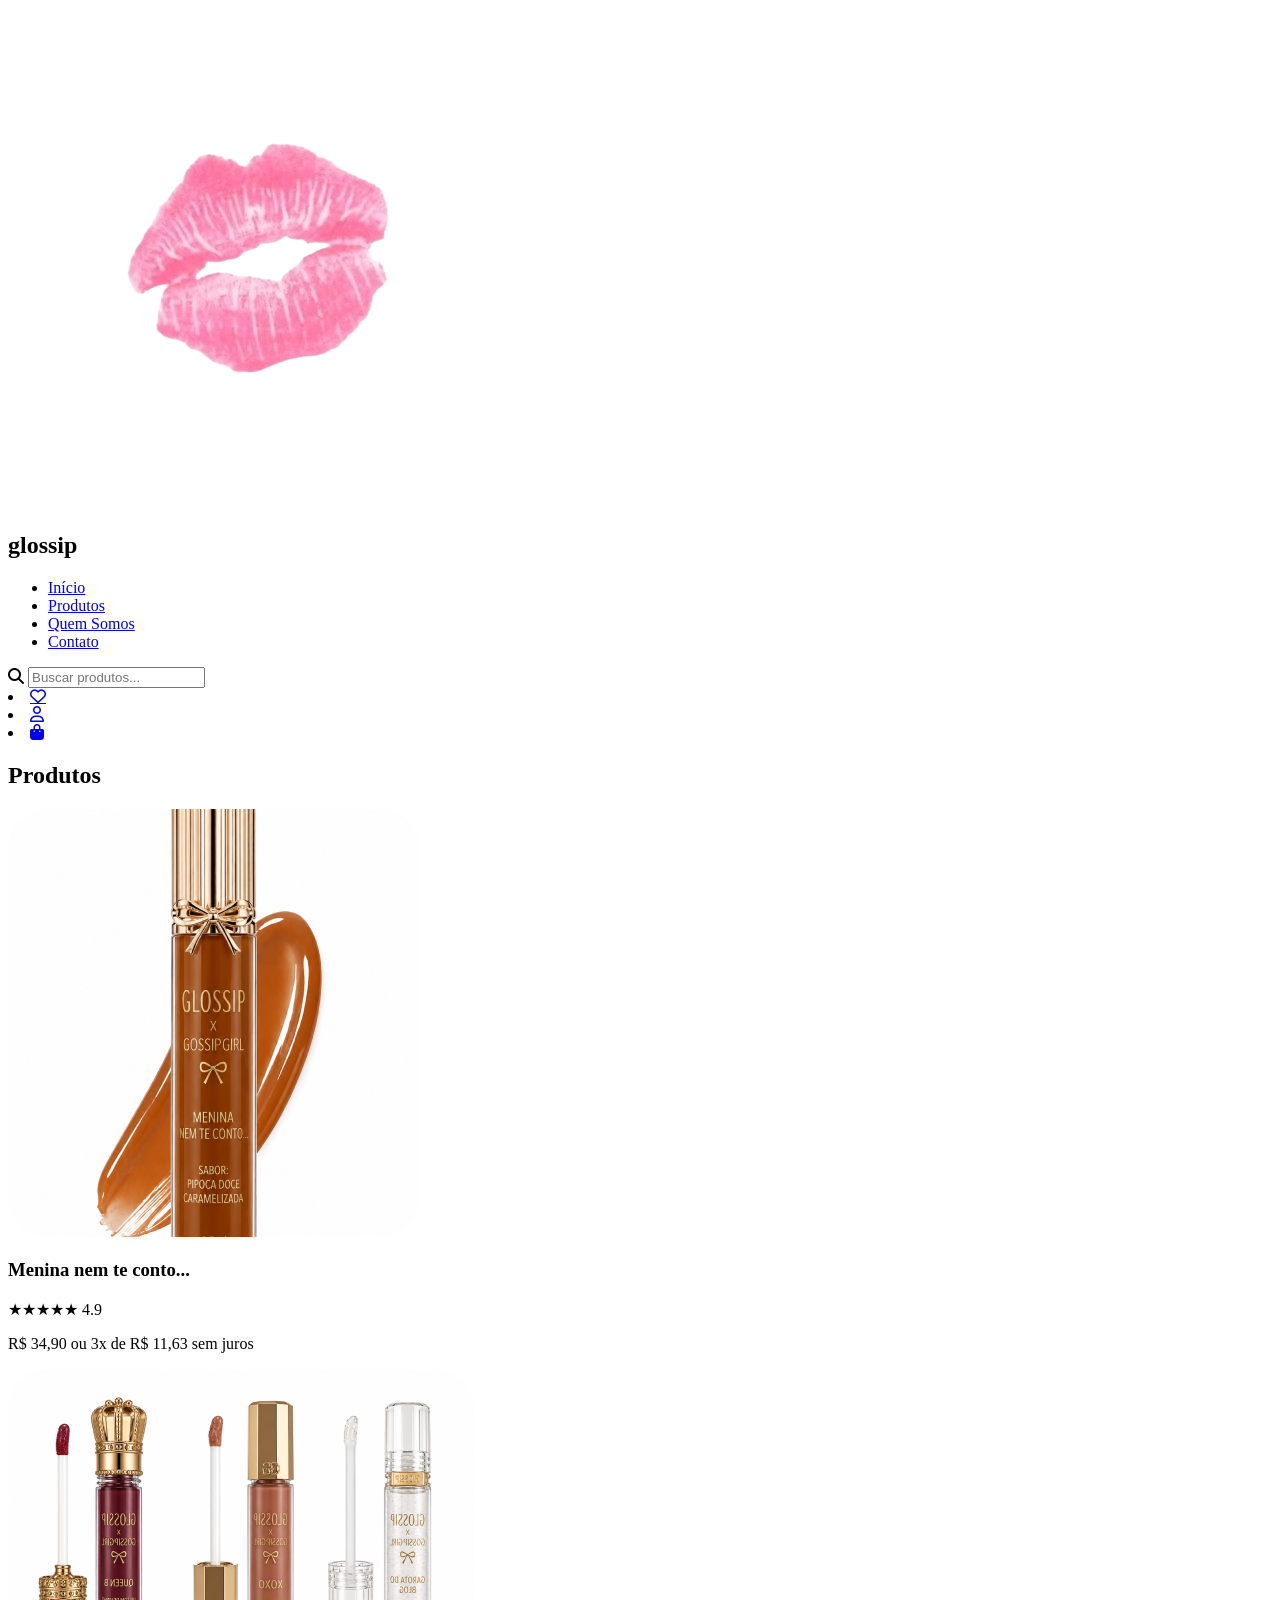
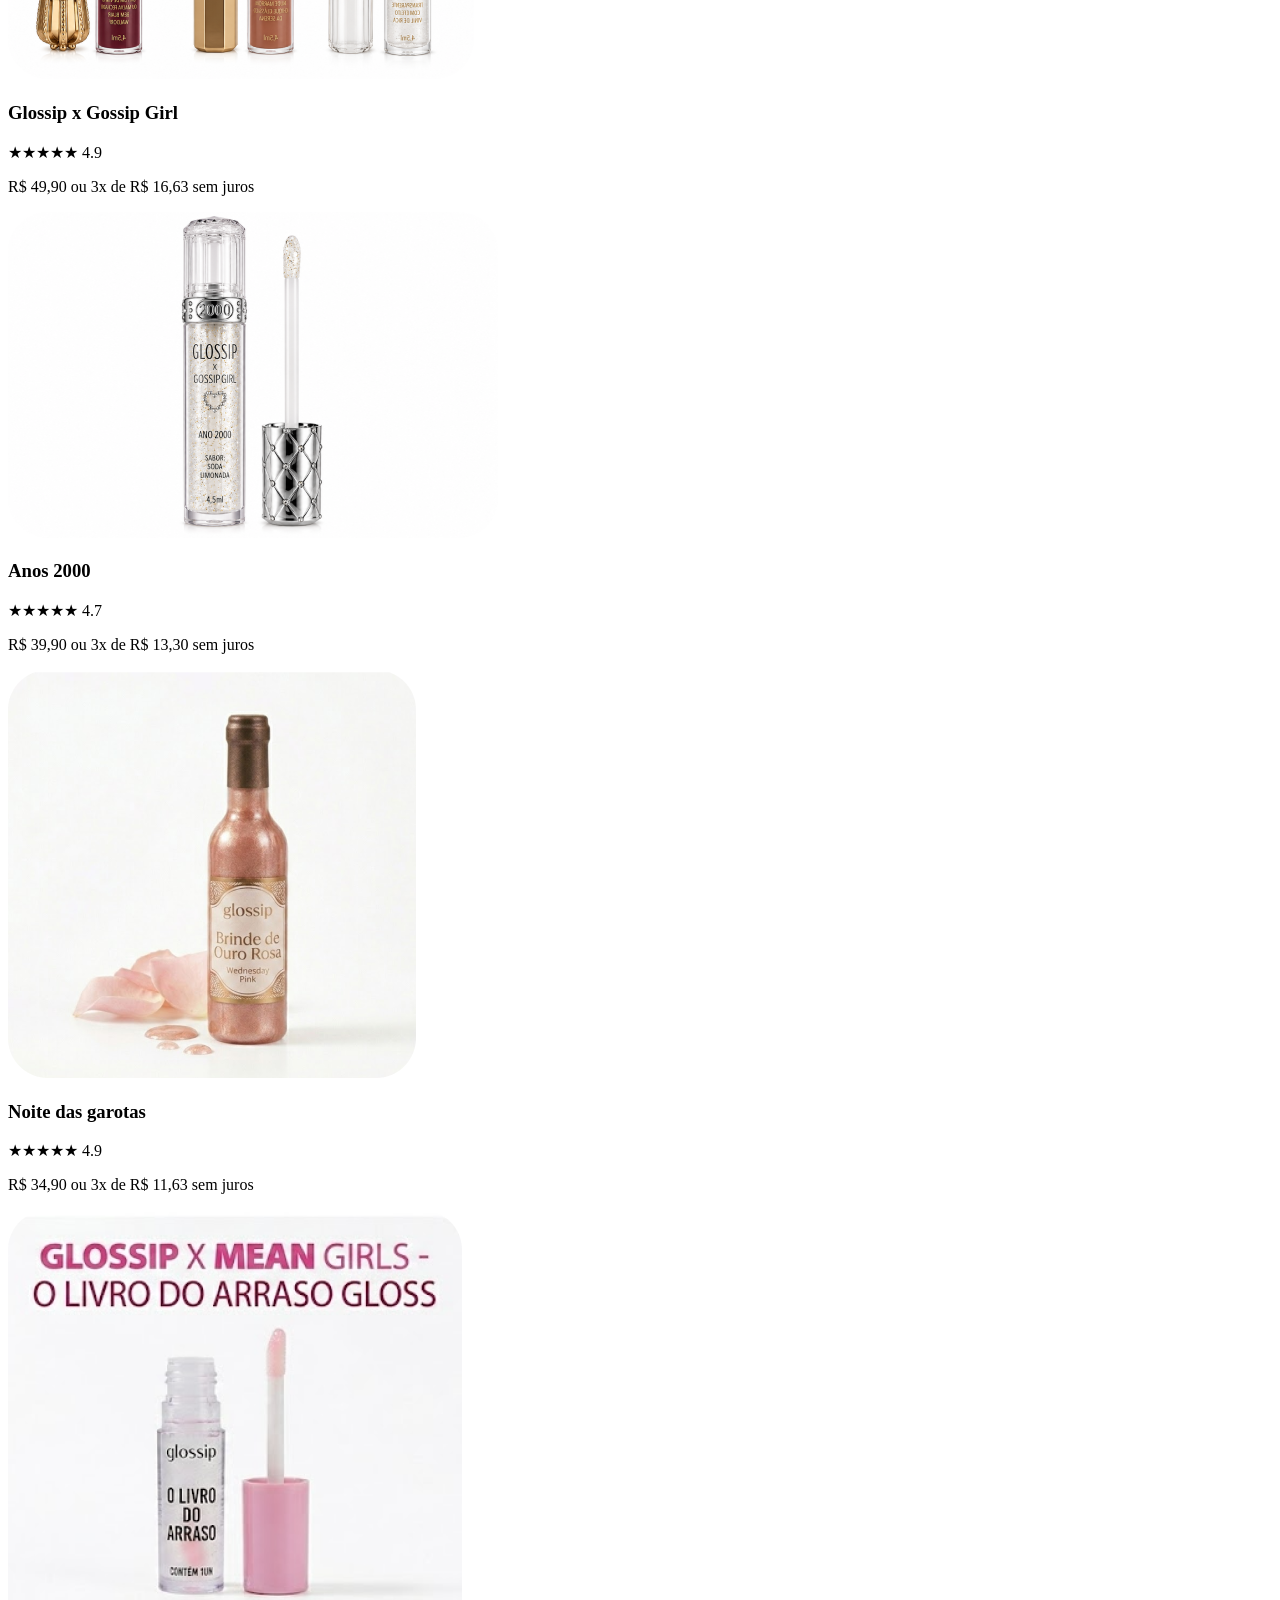
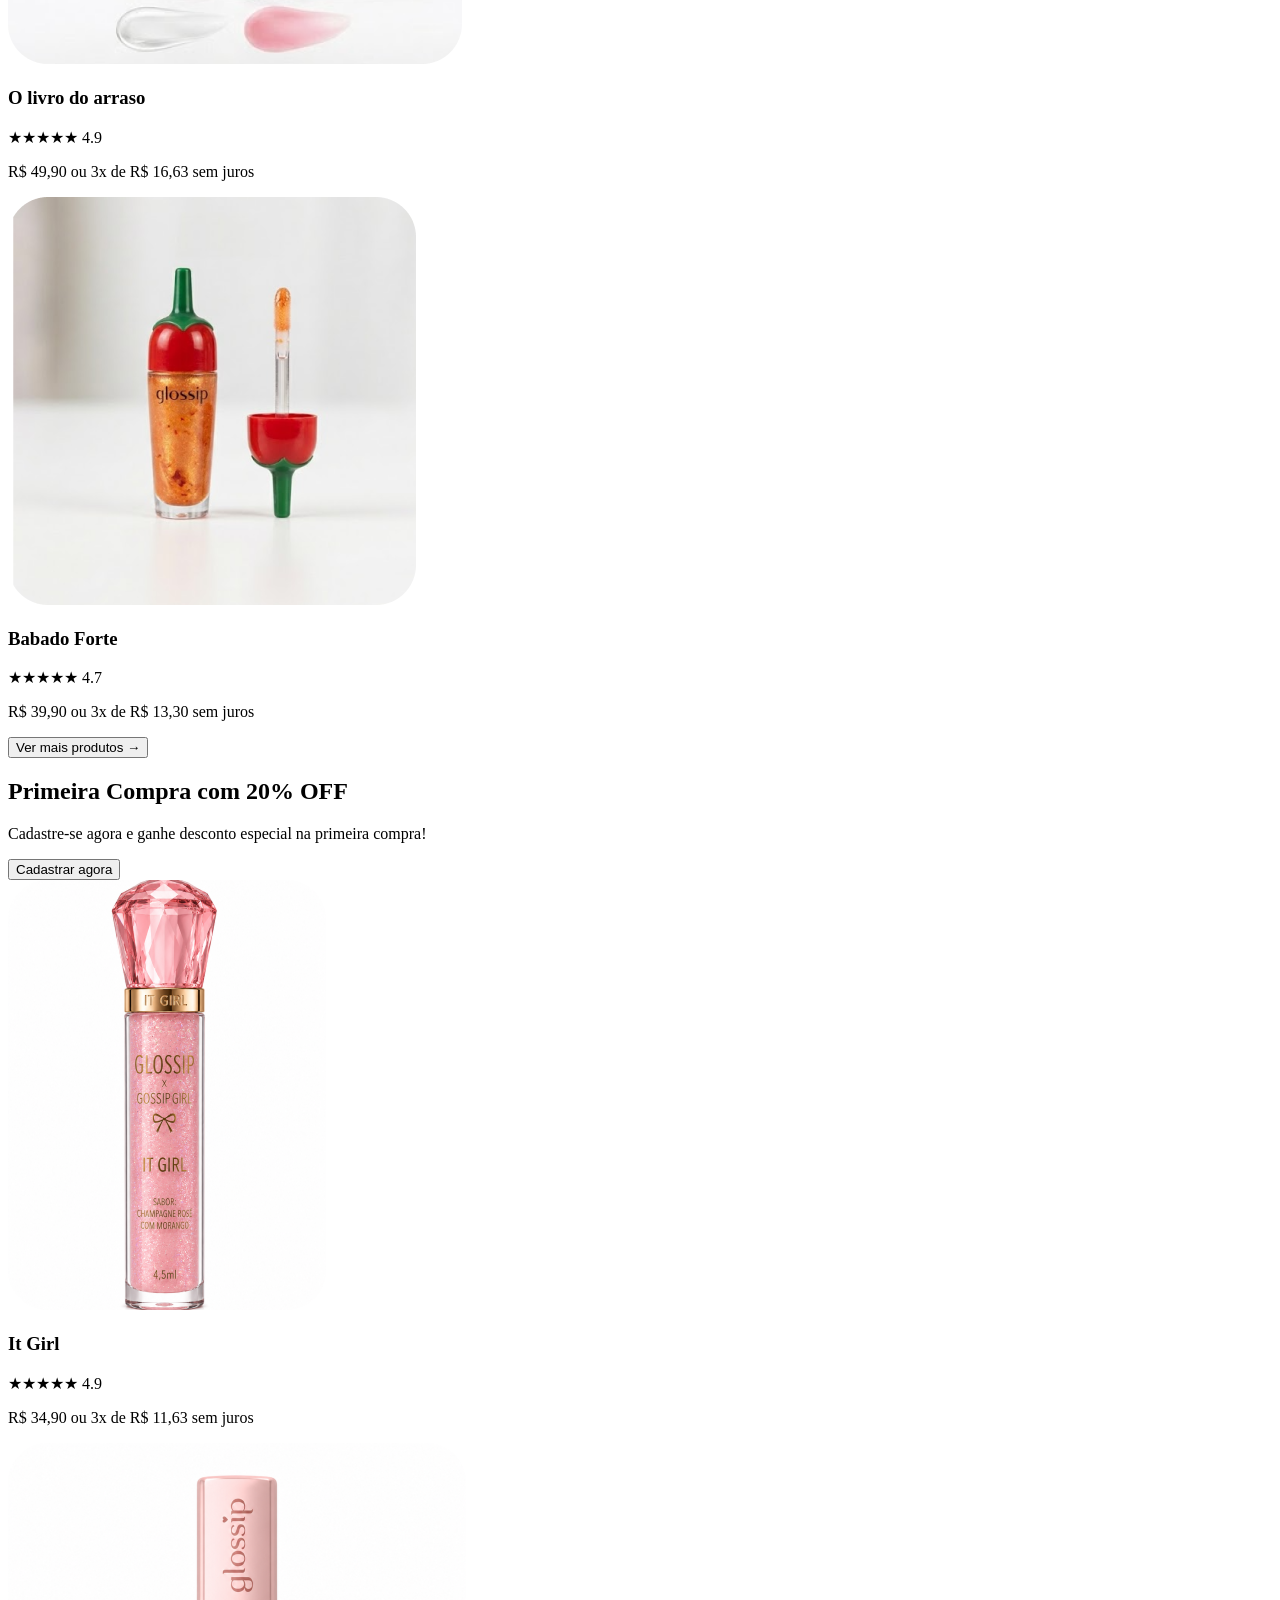
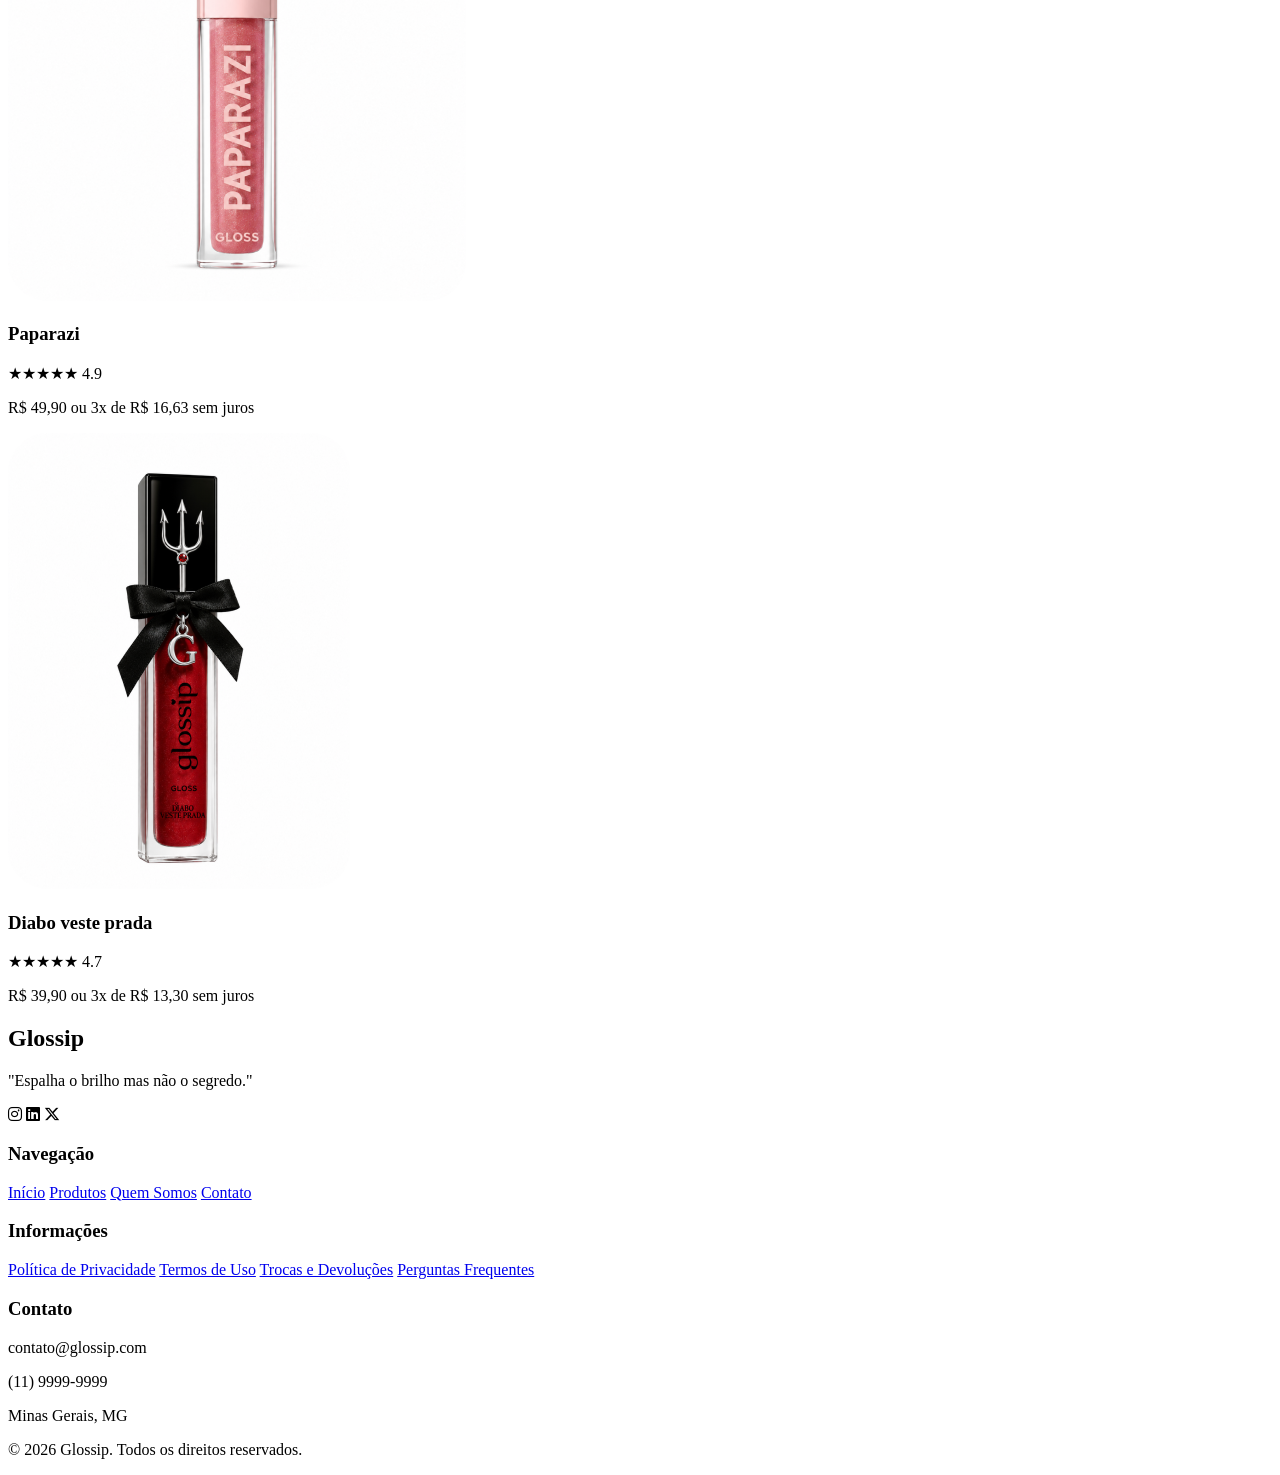
==== pag2.html @ 26adc7b1 "Add files via upload" ====
<!DOCTYPE html>
<html lang="pt-br">
<head>
    <meta charset="UTF-8">
    <meta name="viewport" content="width=device-width, initial-scale=1.0">
    <title>Glossip</title>

    
    <link href="https://fonts.googleapis.com/css2?family=Outfit:wght@300;400;500;600;700;800&display=swap" rel="stylesheet">

    
    <link rel="stylesheet"
    href="https://cdnjs.cloudflare.com/ajax/libs/font-awesome/6.5.1/css/all.min.css">

    <link rel="stylesheet" href="style (3).css">
</head>
<body>

   

    <header>

        <nav id="cabecalho">

            

            <div class="logo">

                <img id="imagemum" src="download__2_-removebg-preview (1).png" alt="logo">

                <h1 id="glossip">
    gloss<span>ip</span>
</h1>

            </div>

           

            <ul class="menu">

                <li><a href="index (2).html">Início</a></li>
                <li><a class="ativo" href="pag2.html">Produtos</a></li>
                <li><a href="pag3.html">Quem Somos</a></li>
                <li><a href="pag4.html">Contato</a></li>

            </ul>

            

            <div class="lado-direito">

               

                <div class="buscar">

                    <i class="fa-solid fa-magnifying-glass"></i>

                    <input type="text" placeholder="Buscar produtos...">

                </div>

               

                <div class="icones">
                    <li><a class="fa-regular fa-heart" href="pag6.html"></a></li>
                    <li><a class="fa-regular fa-user" href="pag5.html"></a></li>
                    <li><a class="fa-solid fa-bag-shopping" href="pag7.html"></a></li>

                </div>

            </div>

        </nav>

    </header>

    

<section class="produtos">

    <h2>Produtos</h2>

    <div class="produtos-container">

        <div class="produto">
            <img src="menina.png" alt="produto 1">
            <h3>Menina nem te conto...</h3>
            <p>★★★★★ 4.9</p>
            <p>          R$ 34,90 
                ou 3x de R$ 11,63 sem juros</p>
        </div>

        <div class="produto">
            <img src="glossipgirl.png" alt="produto 2">
            <h3>Glossip x Gossip Girl</h3>
            <p>★★★★★ 4.9</p>
            <p>              R$ 49,90 
                    ou 3x de R$ 16,63 sem juros </p>
        </div>

        <div class="produto">
            <img src="anos2000.png" alt="produto 3">
            <h3>Anos 2000</h3>
            <p>★★★★★ 4.7</p>
            <p>          R$ 39,90 
                ou 3x de R$ 13,30 sem juros</p>
        </div>
        <div class="produto">
            <img src="vinho.png" alt="produto 1">
            <h3>Noite das garotas</h3>
            <p>★★★★★ 4.9</p>
            <p>          R$ 34,90 
                ou 3x de R$ 11,63 sem juros</p>
        </div>

        <div class="produto">
            <img src="gloss.png" alt="produto 2">
            <h3>O livro do arraso</h3>
            <p>★★★★★ 4.9</p>
            <p>              R$ 49,90 
                    ou 3x de R$ 16,63 sem juros </p>
        </div>

        <div class="produto">
            <img src="pimenta.png" alt="produto 3">
            <h3>Babado Forte</h3>
            <p>★★★★★ 4.7</p>
            <p>          R$ 39,90 
                ou 3x de R$ 13,30 sem juros</p>
        </div>

    </div>

    <button class="ver-mais">Ver mais produtos →</button>

    <section class="promocao">

    <div class="promocao-texto">
        <h2>Primeira Compra com 20% OFF</h2>
        <p>Cadastre-se agora e ganhe desconto especial na primeira compra!</p>
    </div>

    <button class="promocao-btn">
        Cadastrar agora
    </button>

</section>


<div class="produtos-container">

    <div class="produto">
        <img src="itgirl.png" alt="produto 1">
        <h3>It Girl</h3>
        <p>★★★★★ 4.9</p>
        <p>          R$ 34,90 
            ou 3x de R$ 11,63 sem juros</p>
    </div>

    <div class="produto">
        <img src="paparazzi.png" alt="produto 2">
        <h3>Paparazi</h3>
        <p>★★★★★ 4.9</p>
        <p>              R$ 49,90 
                ou 3x de R$ 16,63 sem juros </p>
    </div>

    <div class="produto">
        <img src="devil.png" alt="produto 3">
        <h3>Diabo veste prada</h3>
        <p>★★★★★ 4.7</p>
        <p>          R$ 39,90 
            ou 3x de R$ 13,30 sem juros</p>
    </div>
  

</div>
<footer class="footer">

    <div class="footer-container">

        <div class="footer-brand">
            <h2>Glossip</h2>
            <p>"Espalha o brilho mas não o segredo."</p>

            <div class="social">
                <i class="fa-brands fa-instagram"></i>
                <i class="fa-brands fa-linkedin"></i>
                <i class="fa-brands fa-x-twitter"></i>
            </div>
        </div>

        <div class="footer-col">
            <h3>Navegação</h3>
            <a href="#">Início</a>
            <a href="#">Produtos</a>
            <a href="#">Quem Somos</a>
            <a href="#">Contato</a>
        </div>

    
        <div class="footer-col">
            <h3>Informações</h3>
            <a href="#">Política de Privacidade</a>
            <a href="#">Termos de Uso</a>
            <a href="#">Trocas e Devoluções</a>
            <a href="#">Perguntas Frequentes</a>
        </div>

   
        <div class="footer-col">
            <h3>Contato</h3>
            <p>contato@glossip.com</p>
            <p>(11) 9999-9999</p>
            <p>Minas Gerais, MG</p>
        </div>

    </div>

    <div class="footer-bottom">
        <p>© 2026 Glossip. Todos os direitos reservados.</p>
    </div>

</footer>

</body>
</html>
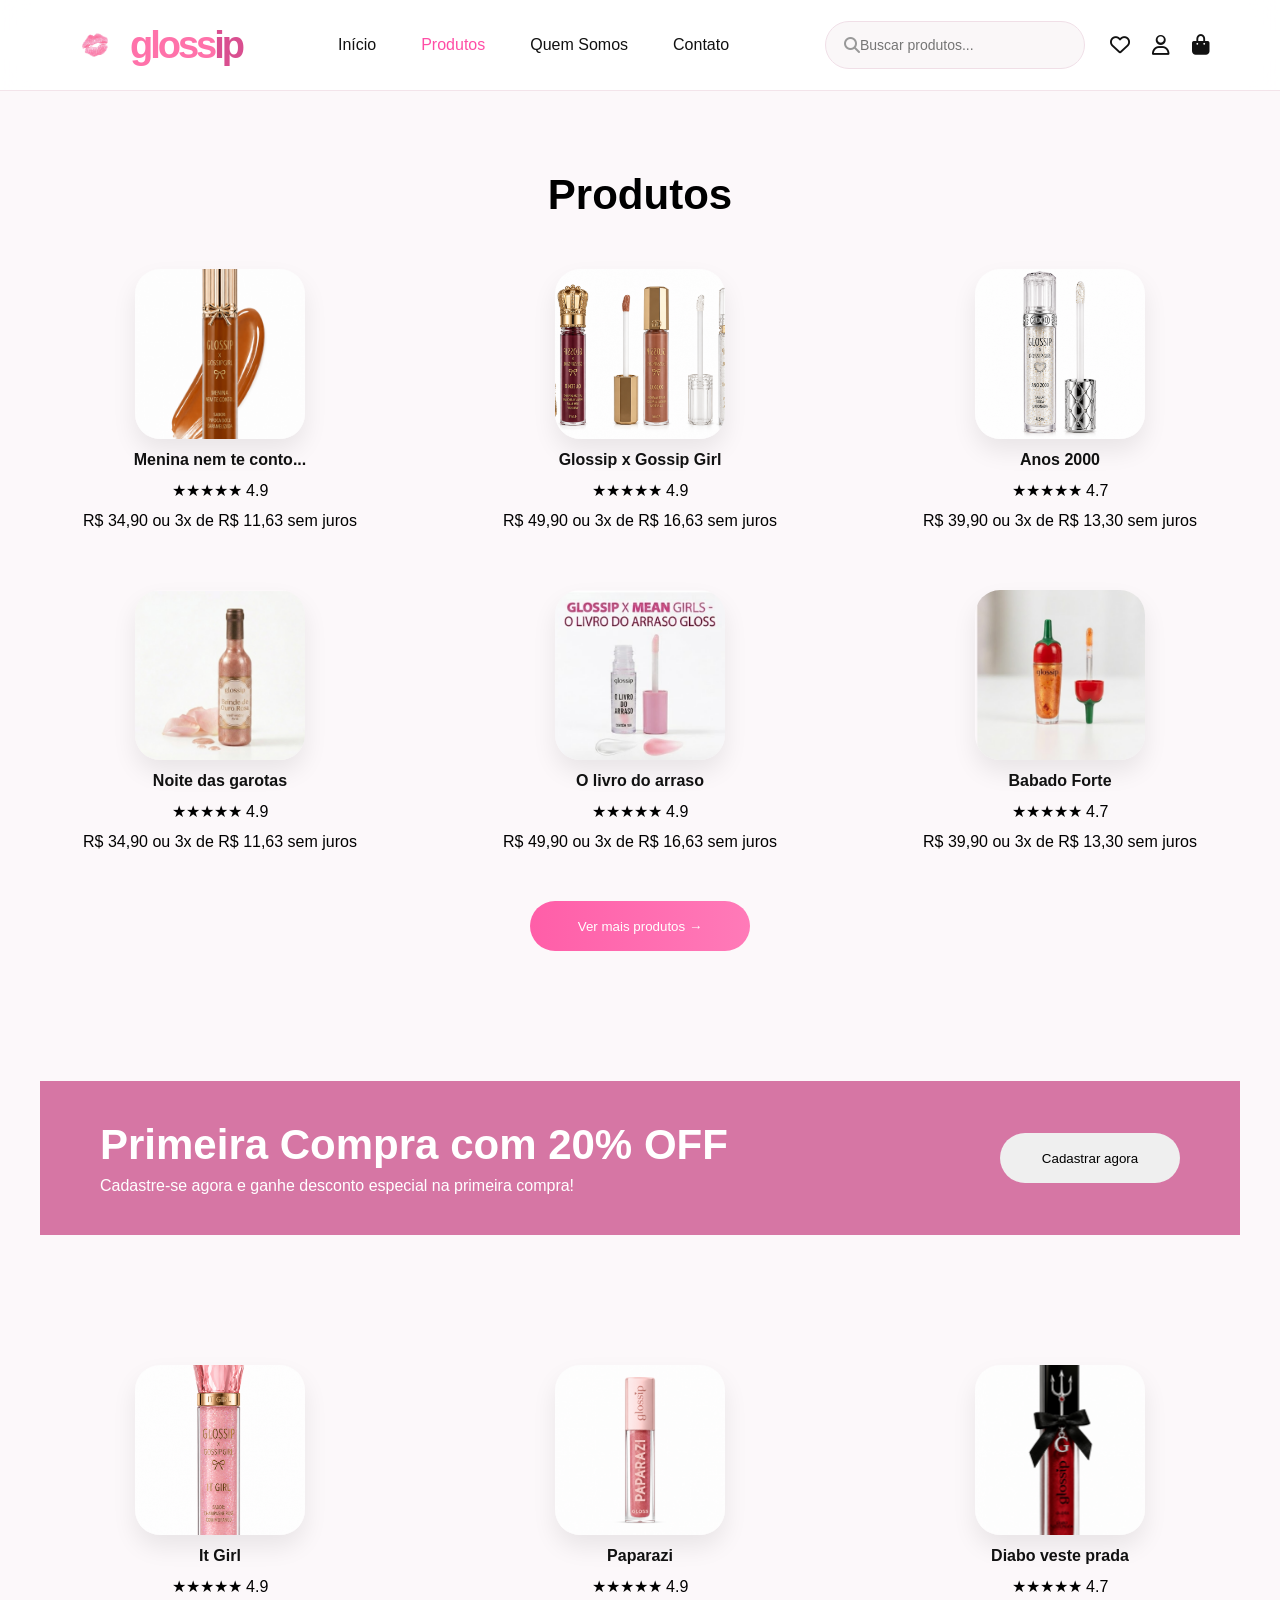
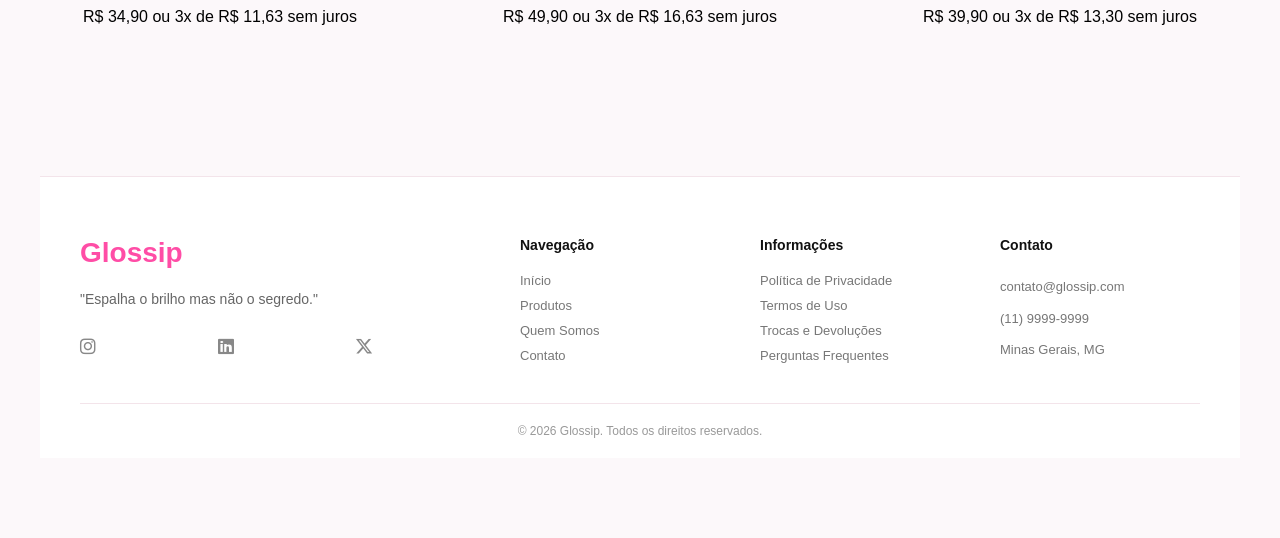
==== commit 23387186: "Update pag2.html" ====
--- a/pag2.html
+++ b/pag2.html
@@ -12,7 +12,7 @@
     <link rel="stylesheet"
     href="https://cdnjs.cloudflare.com/ajax/libs/font-awesome/6.5.1/css/all.min.css">
 
-    <link rel="stylesheet" href="style (3).css">
+    <link rel="stylesheet" href="style.css">
 </head>
 <body>
 
@@ -224,4 +224,4 @@
 </footer>
 
 </body>
-</html>+</html>
--- a/style.css
+++ b/style.css
@@ -0,0 +1,848 @@
+*{
+    margin: 0;
+    padding: 0;
+    box-sizing: border-box;
+}
+
+
+
+body{
+    background: #fcf8fa;
+    font-family: 'Outfit', sans-serif;
+    overflow-x: hidden;
+}
+
+
+
+header{
+    width: 100%;
+    position: sticky;
+    top: 0;
+    z-index: 999;
+    background: rgba(255,255,255,0.88);
+    backdrop-filter: blur(14px);
+    border-bottom: 1px solid #f3e4ea;
+}
+
+#cabecalho{
+    width: 100%;
+    height: 90px;
+
+    display: grid;
+    grid-template-columns: auto 1fr auto;
+    align-items: center;
+
+    padding: 0 70px;
+    gap: 40px;
+}
+
+
+.logo{
+    display: grid;
+    grid-auto-flow: column;
+    align-items: center;
+    gap: 10px;
+}
+
+#imagemum{
+    width: 50px;
+    height: 50px;
+    object-fit: contain;
+}
+
+#glossip{
+    font-size: 38px;
+    font-weight: 800;
+    color: #ff72aa;
+    letter-spacing: -3px;
+    text-transform: lowercase;
+}
+
+#glossip span{
+    color: #d94f90;
+}
+
+
+.menu{
+    display: grid;
+    grid-auto-flow: column;
+    justify-content: center;
+    gap: 45px;
+    list-style: none;
+}
+
+.menu a{
+    text-decoration: none;
+    color: #111;
+    font-size: 16px;
+    font-weight: 500;
+    transition: 0.5s ease;
+}
+
+.menu a:hover{
+    color: #ff4da6;
+}
+
+.menu .ativo{
+    color: #ff4da6;
+}
+
+#ativo{
+    color: #ff4da6;
+}
+
+.lado-direito{
+    display: grid;
+    grid-auto-flow: column;
+    align-items: center;
+    gap: 25px;
+}
+
+.buscar{
+    width: 260px;
+    height: 48px;
+
+    display: grid;
+    grid-template-columns: auto 1fr;
+    align-items: center;
+
+    background: #faf7f8;
+    border: 1px solid #f0dfe7;
+    border-radius: 999px;
+
+    padding: 0 18px;
+}
+
+.buscar i{
+    color: #999;
+}
+
+.buscar input{
+    border: none;
+    outline: none;
+    background: transparent;
+    font-size: 14px;
+}
+
+
+.icones{
+    display: grid;
+    grid-auto-flow: column;
+    gap: 22px;
+}
+
+.icones>li>a {
+    text-decoration: none;
+    color: #111;
+}
+
+.icones>li{
+    font-size: 20px;
+    cursor: pointer;
+    transition: 0.3s;
+    list-style: none;
+
+}
+
+.icones>li:hover{
+    color: #ff4da6;
+    transform: translateY(-2px);
+}
+
+
+
+.hero{
+    width: 100%;
+    padding: 30px;
+}
+
+.hero-banner{
+    position: relative;
+    display: grid;
+    border-radius: 35px;
+    overflow: hidden;
+}
+
+.hero-banner img{
+    width: 100%;
+    display: block;
+}
+
+
+.hero-conteudo{
+    position: absolute;
+    top: 60%;
+    left: 80px;
+    transform: translateY(-50%);
+
+    display: grid;
+    gap: 20px;
+    max-width: 520px;
+}
+
+.tag{
+    padding: 10px 18px;
+    border-radius: 999px;
+    background: #f9dce8;
+    color: #ff4da6;
+    font-size: 13px;
+    font-weight: 700;
+}
+
+.hero-conteudo p{
+    color: #6f6468;
+    font-size: 19px;
+    line-height: 31px;
+}
+
+.hero-conteudo button{
+    width: 240px;
+    height: 60px;
+    border: none;
+    border-radius: 999px;
+
+    background: linear-gradient(90deg,#ff5ea8,#ff7ab8);
+    color: white;
+
+    cursor: pointer;
+}
+
+.hero-conteudo button:hover{
+    transform: translateY(-4px);
+}
+
+
+.beneficios{
+    position: absolute;
+    bottom: 0;
+
+    width: 100%;
+    display: grid;
+    grid-template-columns: repeat(5, 1fr);
+
+    background: #fbe2ea;
+    padding: 28px 40px;
+}
+
+.item{
+    display: grid;
+    justify-items: center;
+    gap: 10px;
+}
+
+.item i{
+    font-size: 25px;
+    color: #ef5b97;
+}
+
+.item span{
+    color: #d64f8f;
+    font-size: 14px;
+}
+
+
+.produtos{
+    width: 100%;
+    padding: 80px 40px;
+
+    display: grid;
+    justify-items: center;
+    gap: 50px;
+}
+
+.produtos h2{
+    font-size: 42px;
+    
+}
+
+.produtos-container{
+    width: 100%;
+    max-width: 1200px;
+
+    display: grid;
+    grid-template-columns: repeat(3, 1fr);
+    gap: 60px;
+}
+
+.produto{
+    display: grid;
+    justify-items: center;
+    gap: 12px;
+
+    background: transparent;
+}
+
+
+.produto img{
+    width: 170px;
+    height: 170px;
+
+    object-fit: cover;
+    border-radius: 25px;
+
+    box-shadow: 0 12px 25px rgba(0,0,0,0.08);
+    transition: 0.3s;
+}
+
+.produto img:hover{
+    transform: translateY(-6px);
+}
+
+
+.produto h3{
+    font-size: 16px;
+    font-weight: 600;
+    color: #111;
+}
+
+.rating{
+    color: #ff4da6;
+    font-size: 14px;
+}
+
+.preco{
+    font-size: 13px;
+    color: #555;
+    text-align: center;
+}
+
+
+.ver-mais{
+    width: 220px;
+    height: 50px;
+
+    border: none;
+    border-radius: 999px;
+
+    background: linear-gradient(90deg,#ff5ea8,#ff7ab8);
+    color: white;
+
+    cursor: pointer;
+}
+
+
+
+.promocao{
+    width: 100%;
+    margin: 80px 0;
+
+    display: grid;
+    grid-template-columns: 1fr auto;
+    align-items: center;
+
+    padding: 40px 60px;
+    background: #d676a4;
+    color: white;
+}
+
+.promocao-texto{
+    display: grid;
+    gap: 8px;
+}
+
+.promocao-btn{
+    width: 180px;
+    height: 50px;
+    border-radius: 999px;
+    border: none;
+}
+
+
+
+.porque{
+    width: 100%;
+    padding: 80px 40px;
+
+    display: grid;
+    justify-items: center;
+    gap: 40px;
+}
+
+.porque-container{
+    display: grid;
+    grid-template-columns: repeat(3, 1fr);
+    gap: 30px;
+}
+
+.card{
+    display: grid;
+    gap: 15px;
+    padding: 30px;
+    background: #f3cfe0;
+    border-radius: 12px;
+}
+
+
+
+@media(max-width: 992px){
+
+    .produtos-container{
+        grid-template-columns: repeat(2, 1fr);
+    }
+
+    .porque-container{
+        grid-template-columns: 1fr;
+    }
+
+    .promocao{
+        grid-template-columns: 1fr;
+        text-align: center;
+    }
+}
+
+@media(max-width: 600px){
+
+    .produtos-container{
+        grid-template-columns: 1fr;
+    }
+}
+.footer{
+    width: 100%;
+    margin-top: 100px;
+    padding: 60px 40px 20px;
+
+    background: #ffffff;
+    border-top: 1px solid #f3e4ea;
+
+    display: grid;
+    gap: 40px;
+}
+
+
+.footer-container{
+    width: 100%;
+    max-width: 1200px;
+    margin: 0 auto;
+
+    display: grid;
+    grid-template-columns: 2fr 1fr 1fr 1fr;
+    gap: 40px;
+}
+
+.footer-brand{
+    display: grid;
+    gap: 15px;
+}
+
+.footer-brand h2{
+    font-size: 28px;
+    color: #ff4da6;
+}
+
+.footer-brand p{
+    color: #666;
+    font-size: 14px;
+}
+
+
+.social{
+    display: grid;
+    grid-auto-flow: column;
+    gap: 15px;
+    margin-top: 10px;
+}
+
+.social i{
+    font-size: 18px;
+    color: #888;
+    cursor: pointer;
+    transition: 0.3s;
+}
+
+.social i:hover{
+    color: #ff4da6;
+    transform: translateY(-3px);
+}
+
+.footer-col{
+    display: grid;
+    gap: 10px;
+}
+
+.footer-col h3{
+    font-size: 14px;
+    color: #111;
+    margin-bottom: 10px;
+}
+
+.footer-col a{
+    text-decoration: none;
+    font-size: 13px;
+    color: #777;
+    transition: 0.3s;
+}
+
+.footer-col a:hover{
+    color: #ff4da6;
+}
+
+.footer-col p{
+    font-size: 13px;
+    color: #777;
+}
+
+
+.footer-bottom{
+    text-align: center;
+    padding-top: 20px;
+    border-top: 1px solid #f3e4ea;
+}
+
+.footer-bottom p{
+    font-size: 12px;
+    color: #999;
+}
+
+
+@media(max-width: 992px){
+
+    .footer-container{
+        grid-template-columns: 1fr 1fr;
+        gap: 30px;
+    }
+}
+
+@media(max-width: 600px){
+
+    .footer-container{
+        grid-template-columns: 1fr;
+        text-align: center;
+    }
+
+    .social{
+        justify-content: center;
+    }
+}
+#sobre{
+    text-align: left;
+    position: relative;
+    left: 40px;
+}
+#ROSA{
+    background-color: #e96c9c8f;
+    width: 1000px;
+    border-radius: 15px;
+    
+
+}
+#paragrafo{
+    text-align: left;
+    position: relative;
+    left: 20px;
+    
+}
+#boca{
+    width: 866px;
+    height: 315px;
+    position: relative;
+    top: 40px;
+    left:40px;
+    
+}
+.contato{
+    width:100%;
+    max-width:1200px;
+    margin:70px auto;
+    padding:0 40px;
+}
+
+.titulo-contato{
+    margin-bottom:40px;
+}
+
+.titulo-contato h2{
+    font-size:40px;
+    font-weight:600;
+    color:#111;
+    margin-bottom:15px;
+}
+
+.titulo-contato p{
+    font-size:22px;
+    color:#666;
+    line-height:1.4;
+    max-width:850px;
+}
+
+.contato{
+    width:100%;
+    max-width:1200px;
+    margin:70px auto;
+    padding:0 40px;
+}
+
+.titulo-contato{
+    text-align:center;
+    margin-bottom:40px;
+}
+
+.titulo-contato h2{
+    font-size:40px;
+    font-weight:600;
+    margin-bottom:15px;
+}
+
+.titulo-contato p{
+    font-size:22px;
+    color:#666;
+}
+
+.form-card{
+
+    width:100%;
+
+    background:#fff0f6;
+
+    border-radius:20px;
+
+    padding:40px;
+
+    box-shadow:0 8px 30px rgba(0,0,0,.05);
+}
+
+.formulario{
+
+    display:flex;
+
+    flex-direction:column;
+
+    gap:25px;
+}
+
+.campo{
+
+    display:flex;
+
+    flex-direction:column;
+
+    gap:10px;
+
+    flex:1;
+}
+
+.campo label{
+
+    font-size:18px;
+
+    font-weight:500;
+}
+
+.campo input{
+
+    width:100%;
+
+    height:55px;
+
+    border:none;
+
+    outline:none;
+
+    background:white;
+
+    border-radius:15px;
+
+    padding:0 18px;
+
+    font-size:17px;
+
+    font-family:'Outfit',sans-serif;
+}
+
+.pequeno{
+
+    width:300px;
+}
+
+.linha{
+
+    display:grid;
+
+    grid-template-columns:1fr 1fr;
+
+    gap:40px;
+}
+
+.formulario button{
+
+    margin-top:15px;
+
+    align-self:flex-end;
+
+    width:220px;
+
+    height:58px;
+
+    border:none;
+
+    border-radius:999px;
+
+    background:linear-gradient(90deg,#ff5ea8,#ff82ba);
+
+    color:white;
+
+    font-size:18px;
+
+    font-weight:600;
+
+    cursor:pointer;
+
+    transition:.3s;
+}
+
+.formulario button:hover{
+
+    transform:translateY(-3px);
+
+    box-shadow:0 12px 20px rgba(255,105,180,.25);
+}
+
+@media(max-width:768px){
+
+    .linha{
+
+        grid-template-columns:1fr;
+    }
+
+    .pequeno{
+
+        width:100%;
+    }
+
+    .titulo-contato h2{
+
+        font-size:32px;
+    }
+
+    .titulo-contato p{
+
+        font-size:18px;
+    }
+
+    .form-card{
+
+        padding:25px;
+    }
+}
+#Nossa{
+    padding-left:50px;
+    top:10px;
+}
+#Carrinho{
+    width: 20vh;
+}
+
+.div-carrinho {
+    display: flex;
+    justify-content: center;
+    align-items: center;
+    flex-direction: column;
+}
+
+.div-carrinho>h2 {
+    text-align: center;
+}
+
+
+
+.devil{
+    width:100%;
+    max-width:1200px;
+    margin:70px auto;
+    padding:0 40px;
+}
+
+.devil-container{
+    display:grid;
+    grid-template-columns:1fr 1fr;
+    align-items:center;
+    gap:80px;
+}
+
+
+
+.produto-img{
+    display:flex;
+    justify-content:center;
+    align-items:center;
+}
+
+.produto-img img{
+    width:100%;
+    max-width:500px;
+    background:#fff;
+    border-radius:40px;
+    padding:50px;
+    box-shadow:0 18px 35px rgba(0,0,0,.12);
+    transition:.3s;
+}
+
+.produto-img img:hover{
+    transform:translateY(-5px);
+}
+
+
+
+.produto-info{
+    display:flex;
+    flex-direction:column;
+    justify-content:center;
+    align-items:flex-start;
+}
+
+.produto-info h3{
+    font-size:52px;
+    font-weight:600;
+    line-height:1.1;
+    color:#111;
+    margin-bottom:25px;
+}
+
+.produto-info p{
+    font-size:30px;
+    color:#222;
+    margin-bottom:35px;
+}
+
+.produto-info button{
+    width:210px;
+    height:55px;
+    border:none;
+    border-radius:999px;
+    background:linear-gradient(90deg,#ff63ad,#ff88c0);
+    color:#fff;
+    font-size:17px;
+    font-weight:600;
+    cursor:pointer;
+    transition:.3s;
+}
+
+.produto-info button:hover{
+    transform:translateY(-3px);
+    box-shadow:0 12px 25px rgba(255,105,180,.25);
+}
+
+
+
+
+.descricao{
+    width:100%;
+    max-width:1200px;
+    margin:70px auto;
+    padding:0 40px;
+}
+
+.descricao h3{
+    font-size:38px;
+    font-weight:600;
+    margin-bottom:20px;
+    color:#111;
+}
+
+.descricao p{
+    max-width:900px;
+    font-size:20px;
+    line-height:1.8;
+    color:#555;
+}
+
+
